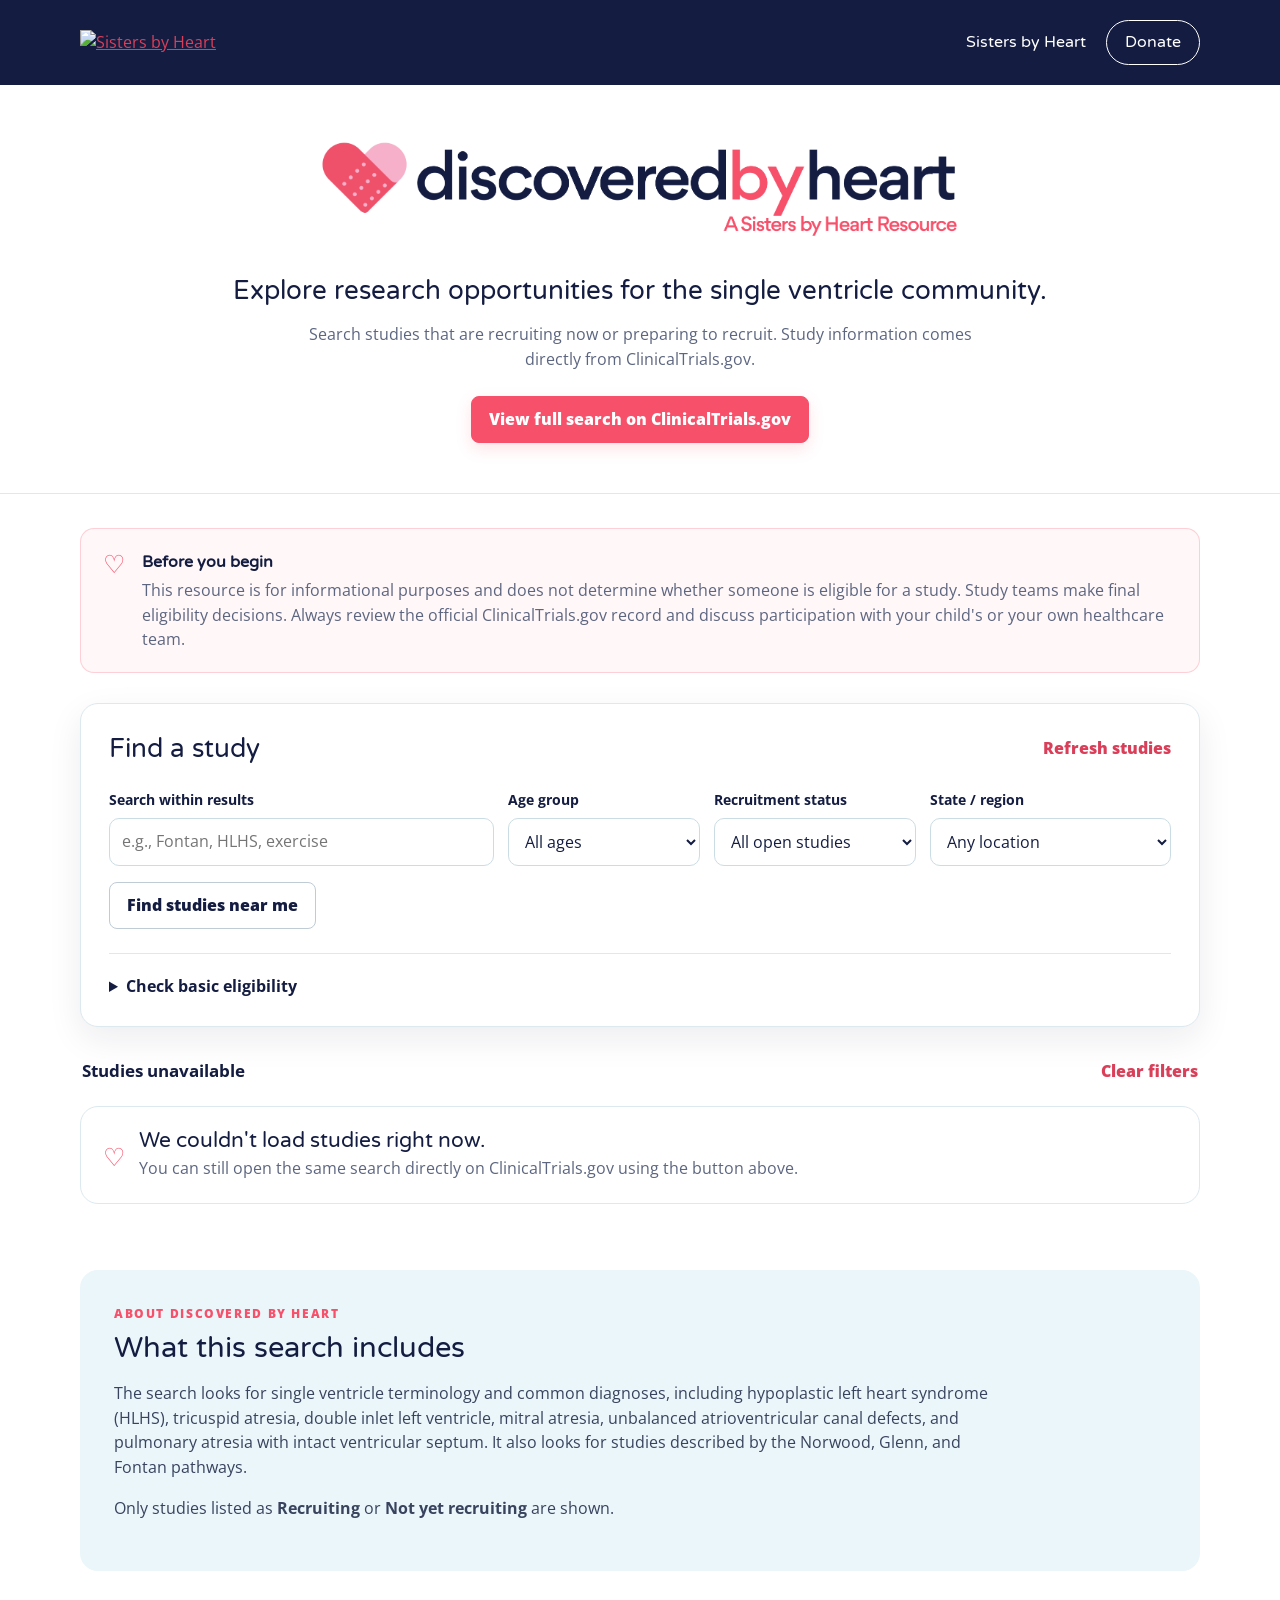
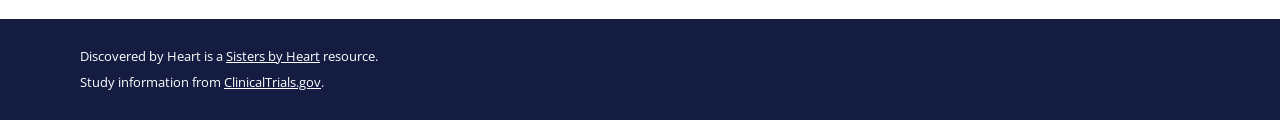
==== index.html @ a1486130 "Add responsive Squarespace embed mode and simplify standalone navigation" ====
<!doctype html>
<html lang="en">
<head>
  <meta charset="utf-8" />
  <meta name="viewport" content="width=device-width, initial-scale=1" />
  <title>Discovered by Heart | Sisters by Heart</title>
  <meta
    name="description"
    content="Explore open research opportunities for the single ventricle community, powered by ClinicalTrials.gov."
  />
  <link rel="preconnect" href="https://fonts.googleapis.com" />
  <link rel="preconnect" href="https://fonts.gstatic.com" crossorigin />
  <link href="https://fonts.googleapis.com/css2?family=Open+Sans:wght@400;500;600;700;800&family=Varela+Round&display=swap" rel="stylesheet" />
  <link rel="preconnect" href="https://clinicaltrials.gov" />
  <link rel="stylesheet" href="styles.css?v=13" />
  <script src="embed.js?v=1"></script>
</head>
<body>
  <header class="site-header">
    <div class="wrap site-header-inner">
      <a class="site-header-logo" href="https://www.sistersbyheart.org/" aria-label="Sisters by Heart home">
        <img src="https://images.squarespace-cdn.com/content/v1/5f1b4f611f2eee5a5d06154b/1607301182884-7MFI5CMZV92X2EIT7KNE/SBH_Logo_RGB_Rev.png?format=1500w" alt="Sisters by Heart" />
      </a>
      <nav class="standalone-nav" aria-label="Sisters by Heart">
        <a href="https://www.sistersbyheart.org/">Sisters by Heart</a>
        <a class="support-button" href="https://www.sistersbyheart.org/donate">Donate</a>
      </nav>
    </div>
  </header>

  <div id="embed-content">
  <section class="hero">
    <div class="wrap hero-inner">
      <img
        class="resource-logo"
        src="DiscoveredByHeart.png"
        alt="Discovered by Heart, A Sisters by Heart Resource"
      />
      <p class="lede">Explore research opportunities for the single ventricle community.</p>
      <p class="hero-detail">
        Search studies that are recruiting now or preparing to recruit. Study information comes directly from ClinicalTrials.gov.
      </p>
      <a
        id="expert-search-link"
        class="button button-primary hero-button"
        href="https://clinicaltrials.gov/expert-search"
        target="_blank"
        rel="noopener noreferrer"
      >
        View full search on ClinicalTrials.gov
      </a>
    </div>
  </section>

  <main class="wrap main-content">
    <section class="notice" aria-label="Important information">
      <div class="notice-icon" aria-hidden="true">♡</div>
      <div>
        <strong>Before you begin</strong>
        <p>
          This resource is for informational purposes and does not determine whether someone is eligible for a study. Study teams make final eligibility decisions. Always review the official ClinicalTrials.gov record and discuss participation with your child's or your own healthcare team.
        </p>
      </div>
    </section>

    <section class="controls" aria-labelledby="filter-heading">
      <div class="controls-heading">
        <div>
          <h2 id="filter-heading">Find a study</h2>
        </div>
        <button id="refresh-button" class="text-button" type="button">Refresh studies</button>
      </div>

      <div class="filter-grid">
        <label>
          <span>Search within results</span>
          <input id="text-filter" type="search" placeholder="e.g., Fontan, HLHS, exercise" autocomplete="off" />
        </label>

        <label>
          <span>Age group</span>
          <select id="age-filter">
            <option value="">All ages</option>
            <option value="CHILD">Children</option>
            <option value="ADULT">Adults</option>
            <option value="OLDER_ADULT">Older adults</option>
          </select>
        </label>

        <label>
          <span>Recruitment status</span>
          <select id="status-filter">
            <option value="">All open studies</option>
            <option value="RECRUITING">Recruiting now</option>
            <option value="NOT_YET_RECRUITING">Opening soon</option>
          </select>
        </label>

        <label>
          <span>State / region</span>
          <select id="state-filter">
            <option value="">Any location</option>
          </select>
        </label>
      </div>
      <div class="distance-tools">
        <button id="near-me-button" class="button button-ghost" type="button">Find studies near me</button>
        <p id="location-status" role="status" aria-live="polite"></p>
      </div>
      <details class="fit-checker">
        <summary>Check basic eligibility</summary>
        <p class="fit-checker-copy">Enter an exact age and sex to hide studies with a definite mismatch. Other eligibility requirements still apply. Your answers stay in this browser and are not saved or sent anywhere.</p>
      <form id="fit-checker-form" class="fit-checker-form">
        <label>
          <span>Patient's age</span>
          <div class="age-input-group">
            <input id="fit-age" type="number" min="0" step="0.01" inputmode="decimal" placeholder="Age" aria-label="Patient's age" />
            <select id="fit-age-unit" aria-label="Age unit">
              <option value="YEARS">Years</option>
              <option value="MONTHS">Months</option>
              <option value="WEEKS">Weeks</option>
              <option value="DAYS">Days</option>
            </select>
          </div>
        </label>
        <label>
          <span>Sex listed in the medical record</span>
          <select id="fit-sex">
            <option value="">Prefer not to say</option>
            <option value="FEMALE">Female</option>
            <option value="MALE">Male</option>
          </select>
        </label>
        <button class="button button-primary" type="submit">Show studies that may fit</button>
      </form>
      <div id="fit-checker-result" class="fit-checker-result" role="status" aria-live="polite" hidden></div>
      </details>
    </section>

    <section class="results-summary" aria-live="polite">
      <div>
        <strong id="result-count">Loading studies…</strong>
        <span id="data-date"></span>
      </div>
      <button id="clear-filters" class="text-button" type="button">Clear filters</button>
    </section>

    <div id="loading" class="loading-card">
      <div class="spinner" aria-hidden="true"></div>
      <div>
        <strong>Searching ClinicalTrials.gov</strong>
        <p>We're loading the latest matching studies.</p>
      </div>
    </div>

    <div id="error" class="error-card" hidden>
      <div class="error-heart" aria-hidden="true">♡</div>
      <div>
        <h2>We couldn't load studies right now.</h2>
        <p>You can still open the same search directly on ClinicalTrials.gov using the button above.</p>
      </div>
    </div>

    <section id="results" class="results" aria-label="Clinical trial results"></section>

    <section class="about-search">
      <p class="eyebrow">About Discovered by Heart</p>
      <h2>What this search includes</h2>
      <p>
        The search looks for single ventricle terminology and common diagnoses, including hypoplastic left heart syndrome (HLHS), tricuspid atresia, double inlet left ventricle, mitral atresia, unbalanced atrioventricular canal defects, and pulmonary atresia with intact ventricular septum. It also looks for studies described by the Norwood, Glenn, and Fontan pathways.
      </p>
      <p>Only studies listed as <strong>Recruiting</strong> or <strong>Not yet recruiting</strong> are shown.</p>
    </section>
  </main>

  </div>

  <footer class="site-footer">
    <div class="wrap">
      <p>Discovered by Heart is a <a href="https://www.sistersbyheart.org/">Sisters by Heart</a> resource.</p>
      <p>Study information from <a href="https://clinicaltrials.gov/" target="_blank" rel="noopener noreferrer">ClinicalTrials.gov</a>.</p>
    </div>
  </footer>

  <template id="study-template">
    <article class="study-card">
      <div class="card-topline">
        <span class="status-badge"></span>
        <span class="nct-id"></span>
        <span class="fit-badge" hidden></span>
      </div>
      <h2 class="study-title"></h2>
      <div class="meta-row">
        <span class="meta ages"></span>
        <span class="meta study-type"></span>
      </div>
      <p class="study-format"></p>
      <section class="plain-language-section" aria-label="Study overview">
        <div class="plain-language-heading">
          <span class="plain-language-icon" aria-hidden="true">♡</span>
          <div>
            <p class="plain-language-label">Study overview</p>
            <h3>What is this study about?</h3>
          </div>
        </div>
        <p class="plain-summary"></p>
        <div class="plain-facts">
          <div>
            <span class="plain-fact-label">Who might this be for?</span>
            <span class="plain-who"></span>
          </div>
          <div>
            <span class="plain-fact-label">What is being studied?</span>
            <span class="plain-what"></span>
          </div>
        </div>
        <p class="plain-language-note">Based on ClinicalTrials.gov information. See the official study record for complete details and eligibility criteria.</p>
      </section>
      <details class="official-summary">
        <summary>Read the ClinicalTrials.gov description</summary>
        <div class="official-description-content">
          <div>
            <h4>Brief summary</h4>
            <p class="summary official-brief-summary"></p>
          </div>
          <div class="official-detailed-block">
            <h4>Detailed description</h4>
            <p class="summary official-detailed-description"></p>
          </div>
        </div>
      </details>
      <div class="pathway-section" aria-label="Single ventricle pathways named in the study record">
        <h3>Single ventricle pathway terms in this record</h3>
        <div class="pathway-tags"></div>
      </div>
      <div class="condition-section">
        <h3>Conditions listed on ClinicalTrials.gov</h3>
        <div class="condition-tags"></div>
      </div>
      <div class="location-section">
        <h3>Where it is available</h3>
        <p class="nearest-location"></p>
        <p class="locations"></p>
      </div>
      <div class="card-actions">
        <a class="button button-primary study-link" target="_blank" rel="noopener noreferrer">View official study</a>
        <button class="button button-ghost details-toggle" type="button">More details</button>
        <button class="button button-ghost contact-toggle" type="button">Contact study team</button>
      </div>
      <div class="contact-panel" hidden>
        <h3>Study contact</h3>
        <p class="contact-context"></p>
        <div class="contact-list"></div>
        <p class="contact-note">Ask about current enrollment, eligibility, required visits, travel support, and whether any participation can happen remotely. Contact information is supplied by the study team and may change.</p>
      </div>
      <div class="details-panel" hidden>
        <dl>
          <div><dt>Enrollment</dt><dd class="enrollment"></dd></div>
          <div><dt>Sex</dt><dd class="sex"></dd></div>
          <div><dt>Study sponsor</dt><dd class="sponsor"></dd></div>
          <div><dt>Study phase</dt><dd class="phase"></dd></div>
          <div><dt>Recruiting / open locations</dt><dd class="open-locations"></dd></div>
          <div><dt>Record last updated</dt><dd class="last-updated"></dd></div>
        </dl>
        <section class="participation-section">
          <h3>Participation criteria from ClinicalTrials.gov</h3>
          <p class="eligibility-warning">These criteria are shown in the order provided by the study record. The study team determines eligibility.</p>
          <div class="full-eligibility"></div>
          <p class="healthy-volunteers"></p>
        </section>
      </div>
    </article>
  </template>

  
  <script src="app.js?v=9"></script>
</body>
</html>
---- styles.css ----
:root {
  --pink: #F7506A;
  --pink-dark: #d93f59;
  --light-blue: #EAF6FA;
  --dark-blue: #141D41;
  --muted: #5d6680;
  --surface: #ffffff;
  --soft: #f8fbfd;
  --border: #dce9ee;
  --success-bg: #eaf7f0;
  --success-ink: #24643e;
  --soon-bg: #fff2f5;
  --soon-ink: #a72f49;
  --shadow: 0 12px 34px rgba(20, 29, 65, 0.08);
  --radius: 18px;
}

* { box-sizing: border-box; }
html { scroll-behavior: smooth; }

body {
  margin: 0;
  font-family: "Open Sans", Arial, sans-serif;
  color: var(--dark-blue);
  background: #fff;
  line-height: 1.55;
}

a { color: var(--pink-dark); }
.wrap { width: min(1120px, calc(100% - 40px)); margin-inline: auto; }


/* Minimal standalone shell; Squarespace supplies its own shell in embed mode. */
.site-header { background: var(--dark-blue); color: #fff; }
.site-header-inner { display: flex; align-items: center; justify-content: space-between; gap: 20px; padding-block: 20px; }
.site-header-logo img { display: block; width: 175px; max-width: 100%; height: auto; }
.standalone-nav { display: flex; align-items: center; gap: 20px; font-family: "Varela Round", sans-serif; }
.standalone-nav a { color: #fff; text-decoration: none; }
.standalone-nav a:hover { text-decoration: underline; }
.support-button { padding: 9px 18px; border: 1px solid #fff; border-radius: 999px; }
.site-footer { background: var(--dark-blue); color: #fff; padding: 22px 0; font-size: .84rem; }
.site-footer p { margin: 5px 0; }
.site-footer a { color: #fff; }
#embed-content { display: flow-root; }
html.embedded .site-header, html.embedded .site-footer { display: none; }
/* Fixed popovers otherwise land at the bottom of a very tall iframe. */
html.embedded .summary-about-popover { position: absolute; left: 0; right: auto; bottom: calc(100% + .6rem); width: min(420px, calc(100vw - 5rem)); max-height: none; }
@media (max-width: 560px) {
  .site-header-inner { gap: 12px; }
  .site-header-logo img { width: 120px; }
  .standalone-nav { gap: 12px; font-size: .8rem; }
  .support-button { padding: 8px 12px; }
}

.hero {
  background: #fff;
  position: relative;
  overflow: hidden;
  border-bottom: 1px solid var(--border);
}

.hero-inner {
  display: flex;
  flex-direction: column;
  align-items: center;
  padding: 48px 0 50px;
  text-align: center;
}

.resource-logo {
  display: block;
  width: min(650px, 90%);
  max-height: 150px;
  object-fit: contain;
}

.eyebrow {
  margin: 0 0 9px;
  color: var(--pink);
  text-transform: uppercase;
  letter-spacing: 0.13em;
  font-weight: 800;
  font-size: 0.78rem;
}

h1, h2, h3 {
  font-family: "Varela Round", "Open Sans", sans-serif;
  color: var(--dark-blue);
  line-height: 1.14;
  font-weight: 400;
}

.lede {
  margin: 24px 0 0;
  font-family: "Varela Round", "Open Sans", sans-serif;
  font-size: clamp(1.28rem, 2vw, 1.65rem);
  color: var(--dark-blue);
}

.hero-detail {
  margin: 11px 0 0;
  max-width: 680px;
  color: var(--muted);
  font-size: 1rem;
}

.hero-button {
  margin-top: 24px;
  text-align: center;
}

.main-content { padding-top: 34px; }

.notice {
  display: flex;
  gap: 17px;
  align-items: flex-start;
  margin: 0 0 30px;
  padding: 20px 22px;
  background: #fff7f8;
  border: 1px solid rgba(247, 80, 106, 0.24);
  border-radius: 14px;
}
.notice-icon, .error-heart {
  color: var(--pink);
  font-size: 1.55rem;
  line-height: 1;
  margin-top: 2px;
}
.notice strong { font-family: "Varela Round", sans-serif; font-size: 1.02rem; }
.notice p { margin: 3px 0 0; color: var(--muted); }

.fit-checker {
  margin-top: 24px; padding-top: 20px; border-top: 1px solid var(--border);
}
.fit-checker > summary { cursor: pointer; color: var(--dark-blue); font-weight: 700; }
.fit-checker > summary:focus-visible { outline: 3px solid rgba(247, 80, 106, 0.22); outline-offset: 4px; }
.fit-checker-copy { margin: 12px 0 18px; color: var(--muted); font-size: .9rem; }
.fit-checker-form { display: grid; grid-template-columns: 1fr 1fr auto; gap: 12px; align-items: end; }
.fit-checker-form > label { min-width: 0; }
.age-input-group { display: grid; grid-template-columns: 1fr 1.15fr; gap: 7px; }
.fit-checker-result { margin-top: 16px; padding: 14px 16px; border-radius: 10px; background: var(--light-blue); color: var(--dark-blue); }
.fit-checker-result.error { background: #fff1f3; color: #8c2940; }
.fit-checker-result .text-button { margin-left: 7px; }

.controls {
  background: var(--surface);
  border: 1px solid var(--border);
  border-radius: var(--radius);
  box-shadow: var(--shadow);
  padding: 28px;
}
.controls-heading, .results-summary, .card-topline, .card-actions {
  display: flex;
  align-items: center;
  justify-content: space-between;
  gap: 16px;
}
.controls h2 { margin: 0; font-size: 1.65rem; }

.filter-grid {
  display: grid;
  grid-template-columns: 2fr 1fr 1.05fr 1.25fr;
  gap: 14px;
  margin-top: 24px;
}
.distance-tools { display: flex; align-items: center; gap: 14px; margin-top: 16px; }
.distance-tools .button { min-height: 42px; }
#location-status { margin: 0; color: var(--muted); font-size: .84rem; }
label span { display: block; margin-bottom: 7px; font-weight: 700; font-size: 0.88rem; }
input, select {
  width: 100%; min-height: 48px; border: 1px solid #cbdde4; border-radius: 10px;
  background: #fff; color: var(--dark-blue); font: inherit; padding: 10px 12px;
}
input:focus, select:focus, button:focus, a:focus {
  outline: 3px solid rgba(247, 80, 106, 0.22); outline-offset: 2px;
}

.results-summary { margin: 28px 2px 17px; color: var(--muted); }
.results-summary strong { color: var(--dark-blue); font-size: 1.08rem; }
#data-date { margin-left: 8px; font-size: 0.88rem; }
.results { display: grid; gap: 19px; }

.study-card {
  background: var(--surface);
  border: 1px solid var(--border);
  border-radius: var(--radius);
  box-shadow: var(--shadow);
  padding: 27px;
  border-top: 4px solid var(--pink);
}
.card-topline { justify-content: flex-start; margin-bottom: 11px; }
.status-badge {
  display: inline-flex; align-items: center; min-height: 28px; padding: 4px 11px; border-radius: 999px;
  font-weight: 800; font-size: 0.77rem;
}
.status-badge.recruiting { background: var(--success-bg); color: var(--success-ink); }
.status-badge.soon { background: var(--soon-bg); color: var(--soon-ink); }
.nct-id { font-size: 0.82rem; color: var(--muted); font-weight: 700; }
.fit-badge { margin-left: auto; padding: 4px 9px; border-radius: 999px; font-size: .72rem; font-weight: 800; }
.fit-badge.match { background: var(--success-bg); color: var(--success-ink); }
.fit-badge.review { background: #fff7df; color: #75570a; }
.study-title { margin: 0; font-size: 1.55rem; }
.meta-row { display: flex; flex-wrap: wrap; gap: 8px; margin: 13px 0 16px; }
.meta {
  display: inline-flex; padding: 5px 9px; border-radius: 7px; background: var(--light-blue);
  font-size: 0.8rem; font-weight: 700; color: var(--dark-blue);
}
.study-format { margin: -4px 0 16px; color: #3f4b68; font-size: .9rem; }
.summary { margin: 0; color: #38425f; }
.condition-section, .location-section, .pathway-section { margin-top: 20px; }
.condition-section h3, .location-section h3, .pathway-section h3 {
  margin: 0 0 8px; font-family: "Open Sans", sans-serif; font-size: 0.8rem; font-weight: 800;
  text-transform: uppercase; letter-spacing: 0.06em; color: var(--muted);
}
.condition-tags { display: flex; flex-wrap: wrap; gap: 7px; }
.condition-tags span, .pathway-tags span {
  display: inline-flex; padding: 5px 9px; border-radius: 999px; background: #fff0f3;
  border: 1px solid rgba(247, 80, 106, 0.16); color: var(--dark-blue); font-size: 0.78rem; font-weight: 600;
}
.pathway-tags { display: flex; flex-wrap: wrap; gap: 7px; }
.pathway-tags span { background: var(--light-blue); border-color: #c8e5ee; }
.locations { margin: 0; color: #38425f; }
.nearest-location { margin: 0 0 6px; color: #087b92; font-weight: 700; }
.card-actions { justify-content: flex-start; margin-top: 23px; }

.button {
  display: inline-flex; align-items: center; justify-content: center; min-height: 45px; border-radius: 8px;
  padding: 10px 17px; font: inherit; font-weight: 800; text-decoration: none; cursor: pointer;
}
.button-primary { background: var(--pink); color: #fff; border: 1px solid var(--pink); box-shadow: 0 6px 16px rgba(247, 80, 106, 0.16); }
.button-primary:hover { background: var(--pink-dark); border-color: var(--pink-dark); }
.button-ghost { color: var(--dark-blue); background: #fff; border: 1px solid #bfcbd5; }
.button-ghost:hover { background: var(--light-blue); }
.text-button {
  border: 0; background: transparent; color: var(--pink-dark); font: inherit; font-weight: 800; cursor: pointer; padding: 4px 0;
}

.details-panel { border-top: 1px solid var(--border); margin-top: 20px; padding-top: 16px; }
.details-panel dl { display: grid; grid-template-columns: repeat(3, 1fr); gap: 16px; margin: 0; }
.details-panel dt { font-size: 0.78rem; font-weight: 800; color: var(--muted); text-transform: uppercase; letter-spacing: 0.04em; }
.details-panel dd { margin: 4px 0 0; font-weight: 700; }
.contact-panel { margin-top: 18px; padding: 18px; border-radius: 12px; background: #fff7f8; border: 1px solid rgba(247, 80, 106, .2); }
.contact-panel h3, .participation-section h3 { margin: 0; font-size: 1rem; }
.contact-context { margin: 4px 0 12px; color: var(--muted); font-size: .86rem; }
.contact-list { display: grid; gap: 12px; }
.contact-item { padding: 12px; border-radius: 9px; background: #fff; }
.contact-item p { margin: 4px 0 0; }
.contact-note, .eligibility-warning { margin: 12px 0 0; color: var(--muted); font-size: .8rem; }
.participation-section { margin-top: 22px; padding-top: 18px; border-top: 1px solid var(--border); }
.healthy-volunteers { font-weight: 700; }
.full-eligibility { margin-top: 16px; color: #38425f; line-height: 1.65; white-space: pre-wrap; overflow-wrap: anywhere; }

.loading-card, .error-card, .empty-card {
  display: flex; gap: 14px; align-items: center; margin: 18px 0; padding: 22px;
  border: 1px solid var(--border); border-radius: var(--radius); background: #fff;
}
.loading-card p, .error-card p, .empty-card p { margin: 3px 0 0; color: var(--muted); }
.error-card h2 { margin: 0; font-size: 1.3rem; }
.spinner {
  width: 28px; height: 28px; border: 3px solid #d9eaf0; border-top-color: var(--pink); border-radius: 50%;
  animation: spin 0.8s linear infinite;
}
@keyframes spin { to { transform: rotate(360deg); } }

.about-search {
  margin: 48px 0; padding: 34px; border-radius: var(--radius); background: var(--light-blue);
}
.about-search h2 { margin: 0 0 14px; font-size: 1.8rem; }
.about-search p:not(.eyebrow) { max-width: 900px; color: #39435e; }

[hidden] { display: none !important; }

@media (max-width: 850px) {
  .filter-grid { grid-template-columns: 1fr 1fr; }
  .details-panel dl { grid-template-columns: 1fr; }
  .fit-checker-form { grid-template-columns: 1fr 1fr; }
  .fit-checker-form .button { grid-column: 1 / -1; }
}

@media (max-width: 560px) {
  .wrap { width: min(100% - 24px, 1120px); }
  .hero-inner { padding: 38px 0 42px; }
  .filter-grid { grid-template-columns: 1fr; }
  .fit-checker-form { grid-template-columns: 1fr; }
  .fit-checker-form .button { grid-column: auto; }
  .distance-tools { align-items: flex-start; flex-direction: column; }
  .controls, .study-card { padding: 20px; }
  .controls-heading, .results-summary { align-items: flex-start; flex-direction: column; }
  .card-actions { align-items: stretch; flex-direction: column; }
  .button { width: 100%; }
}

/* v4: family-friendly study overview */
.plain-language-section {
  margin: 20px 0;
  padding: 20px;
  background: var(--light-blue);
  border: 1px solid #d7ebf2;
  border-radius: 14px;
}
.plain-language-heading { display: flex; gap: 10px; align-items: flex-start; margin-bottom: 10px; }
.plain-language-icon { color: var(--pink); font-size: 1.25rem; line-height: 1.2; }
.plain-language-label { margin: 0 0 2px; color: #087b92; font-size: .72rem; font-weight: 800; letter-spacing: .08em; text-transform: uppercase; }
.plain-language-heading h3 { margin: 0; color: var(--dark-blue); font-family: "Varela Round", sans-serif; font-size: 1.08rem; }
.plain-summary { margin: 0; color: #273451; line-height: 1.65; }
.plain-facts { display: grid; grid-template-columns: 1fr 1fr; gap: 12px; margin-top: 16px; }
.plain-facts > div { background: rgba(255,255,255,.72); border-radius: 10px; padding: 12px 14px; }
.plain-fact-label { display: block; margin-bottom: 4px; color: var(--dark-blue); font-size: .78rem; font-weight: 800; }
.plain-who, .plain-what { color: #44506b; font-size: .9rem; line-height: 1.5; }
.plain-language-note { margin: 14px 0 0; color: #66718a; font-size: .76rem; line-height: 1.45; }
.official-summary { margin: 0 0 20px; border-bottom: 1px solid var(--border); padding-bottom: 18px; }
.official-summary summary { cursor: pointer; color: #087b92; font-weight: 700; font-size: .88rem; }
.official-summary .summary { margin-top: 12px; line-height: 1.65; }
.official-description-content { display: grid; gap: 16px; margin-top: 12px; }
.official-description-content h4 { margin: 0; color: var(--muted); font-size: .76rem; letter-spacing: .04em; text-transform: uppercase; }
@media (max-width: 700px) { .plain-facts { grid-template-columns: 1fr; } }

.curated-summary {
  margin: 20px 0;
  padding: 20px;
  background: var(--light-blue);
  border: 1px solid #d7ebf2;
  border-radius: 14px;
  overflow-wrap: anywhere;
}

.curated-summary-heading {
  display: flex;
  align-items: center;
  gap: 8px;
  margin-bottom: 16px;
}

.curated-summary-icon {
  display: inline-flex;
  align-items: center;
  justify-content: center;
  color: var(--pink);
  font-size: 1.15rem;
  line-height: 1;
}

.curated-summary-label {
  margin: 0;
  color: #087b92;
  font-size: 0.72rem;
  font-weight: 800;
  line-height: 1;
  letter-spacing: 0.08em;
  text-transform: uppercase;
}

.curated-summary dl {
  margin: 0;
}

.curated-summary dt {
  margin: 18px 0 0;
  color: var(--dark-blue);
  font-family: "Open Sans", Arial, sans-serif;
  font-size: 0.95rem;
  font-weight: 700;
  line-height: 1.4;
}

.curated-summary dt:first-child {
  margin-top: 0;
}

.curated-summary dd {
  margin: 4px 0 0;
  color: #273451;
  line-height: 1.65;
  white-space: pre-line;
}

.summary-about {
  position: relative;
  display: inline-block;
  margin-top: 18px;
}

.summary-about-button {
  display: inline-flex;
  align-items: center;
  gap: 0.4rem;
  padding: 0;
  border: 0;
  background: transparent;
  color: var(--dark-blue);
  font: inherit;
  font-size: 0.85rem;
  font-weight: 600;
  cursor: pointer;
}

.summary-about-button:hover,
.summary-about-button:focus-visible {
  color: var(--pink);
}

.summary-about-icon {
  display: inline-flex;
  align-items: center;
  justify-content: center;
  width: 1.1rem;
  height: 1.1rem;
  border: 1.5px solid currentColor;
  border-radius: 50%;
  font-size: 0.72rem;
  font-weight: 700;
  line-height: 1;
}

.summary-about-popover {
  position: absolute;
  z-index: 20;
  left: 0;
  bottom: calc(100% + 0.6rem);
  width: min(420px, calc(100vw - 3rem));
  padding: 1rem 1.1rem;
  border: 1px solid rgba(20, 29, 65, 0.12);
  border-radius: 12px;
  background: #ffffff;
  box-shadow: 0 8px 28px rgba(20, 29, 65, 0.16);
  color: var(--dark-blue);
  font-size: 0.85rem;
  line-height: 1.5;

  opacity: 0;
  visibility: hidden;
  transform: translateY(4px);
  transition:
    opacity 0.15s ease,
    transform 0.15s ease,
    visibility 0.15s ease;
}

.summary-about-popover p {
  margin: 0 0 0.8rem;
}

.summary-about-popover p:last-child {
  margin-bottom: 0;
}

.summary-about-reviewed {
  padding-top: 0.15rem;
}

.summary-about:hover .summary-about-popover,
.summary-about:focus-within .summary-about-popover,
.summary-about.is-open .summary-about-popover {
  opacity: 1;
  visibility: visible;
  transform: translateY(0);
}

@media (max-width: 600px) {
  .summary-about {
    display: block;
  }

  .summary-about-popover {
    position: fixed;
    left: 1rem;
    right: 1rem;
    bottom: 1rem;
    width: auto;
    max-height: calc(100vh - 2rem);
    overflow-y: auto;
  }
}
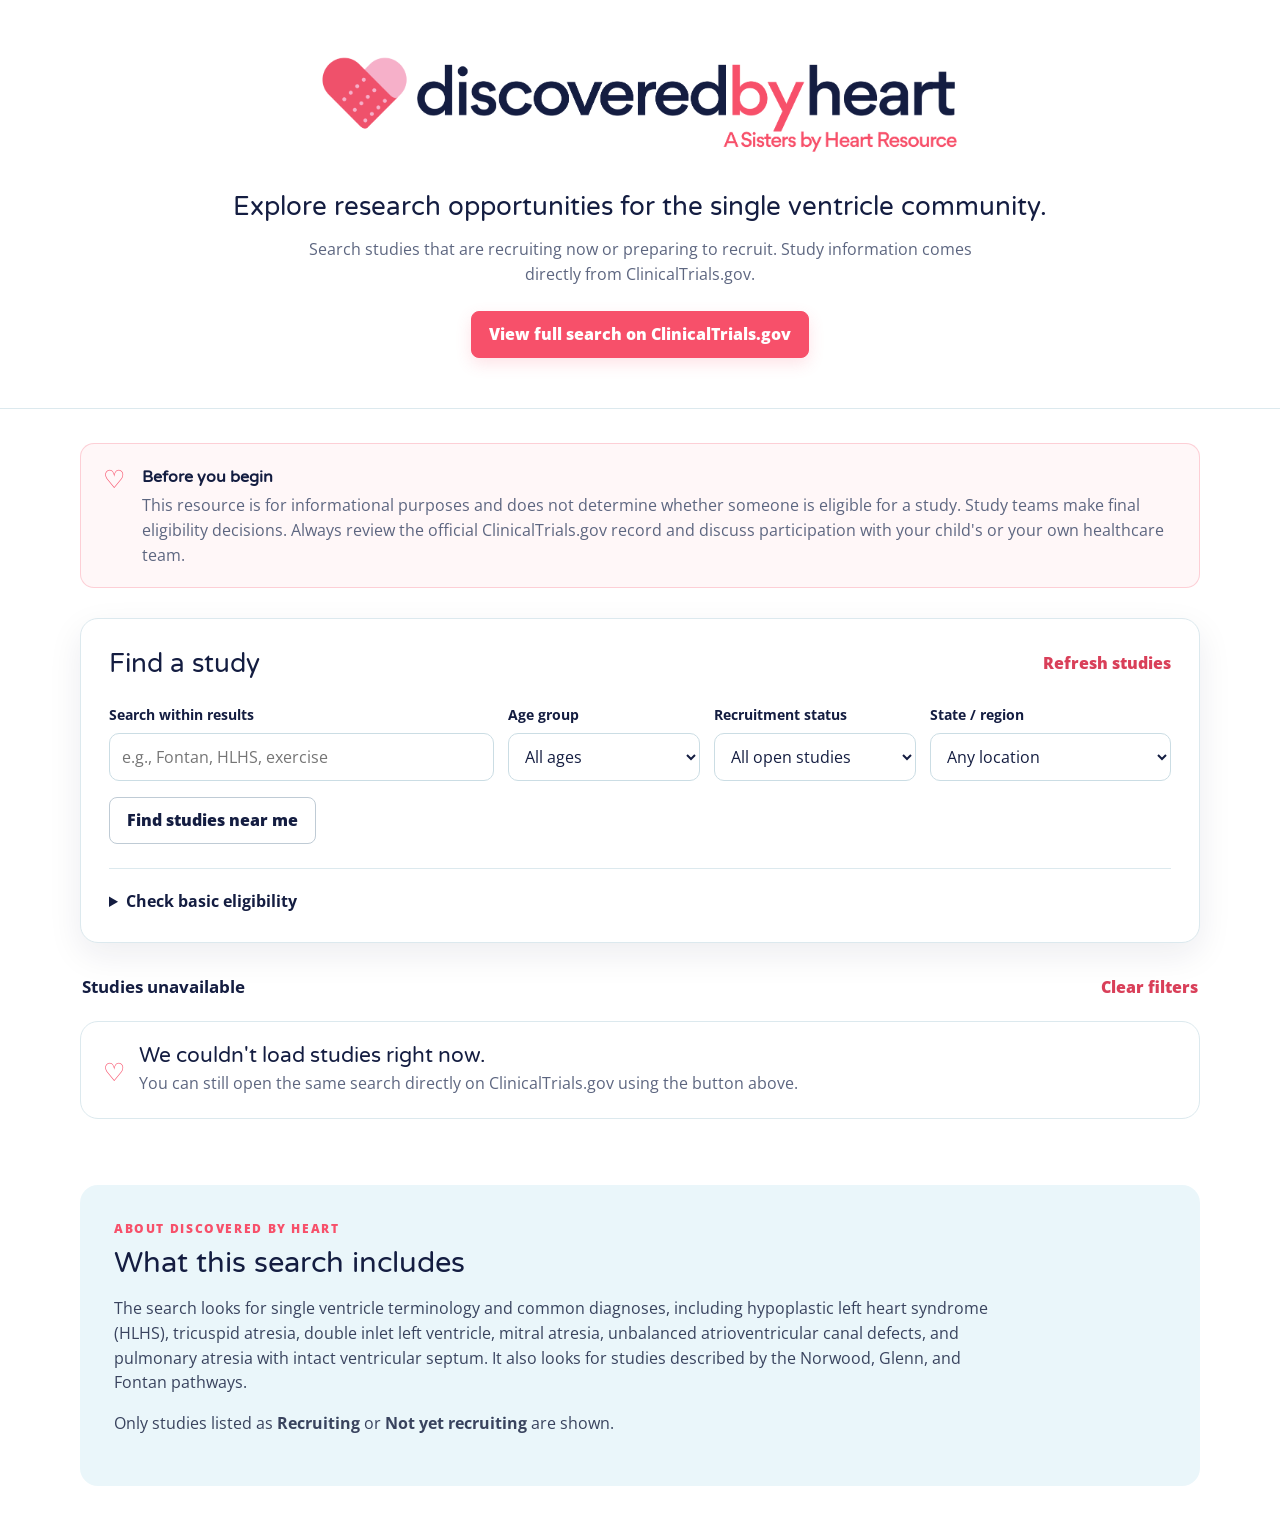
==== commit 904191c2: "Remove site header and footer for Squarespace embed" ====
--- a/index.html
+++ b/index.html
@@ -12,23 +12,9 @@
   <link rel="preconnect" href="https://fonts.gstatic.com" crossorigin />
   <link href="https://fonts.googleapis.com/css2?family=Open+Sans:wght@400;500;600;700;800&family=Varela+Round&display=swap" rel="stylesheet" />
   <link rel="preconnect" href="https://clinicaltrials.gov" />
-  <link rel="stylesheet" href="styles.css?v=13" />
-  <script src="embed.js?v=1"></script>
+  <link rel="stylesheet" href="styles.css?v=12" />
 </head>
 <body>
-  <header class="site-header">
-    <div class="wrap site-header-inner">
-      <a class="site-header-logo" href="https://www.sistersbyheart.org/" aria-label="Sisters by Heart home">
-        <img src="https://images.squarespace-cdn.com/content/v1/5f1b4f611f2eee5a5d06154b/1607301182884-7MFI5CMZV92X2EIT7KNE/SBH_Logo_RGB_Rev.png?format=1500w" alt="Sisters by Heart" />
-      </a>
-      <nav class="standalone-nav" aria-label="Sisters by Heart">
-        <a href="https://www.sistersbyheart.org/">Sisters by Heart</a>
-        <a class="support-button" href="https://www.sistersbyheart.org/donate">Donate</a>
-      </nav>
-    </div>
-  </header>
-
-  <div id="embed-content">
   <section class="hero">
     <div class="wrap hero-inner">
       <img
@@ -173,15 +159,6 @@
     </section>
   </main>
 
-  </div>
-
-  <footer class="site-footer">
-    <div class="wrap">
-      <p>Discovered by Heart is a <a href="https://www.sistersbyheart.org/">Sisters by Heart</a> resource.</p>
-      <p>Study information from <a href="https://clinicaltrials.gov/" target="_blank" rel="noopener noreferrer">ClinicalTrials.gov</a>.</p>
-    </div>
-  </footer>
-
   <template id="study-template">
     <article class="study-card">
       <div class="card-topline">
@@ -272,7 +249,6 @@
     </article>
   </template>
 
-  
   <script src="app.js?v=9"></script>
 </body>
 </html>
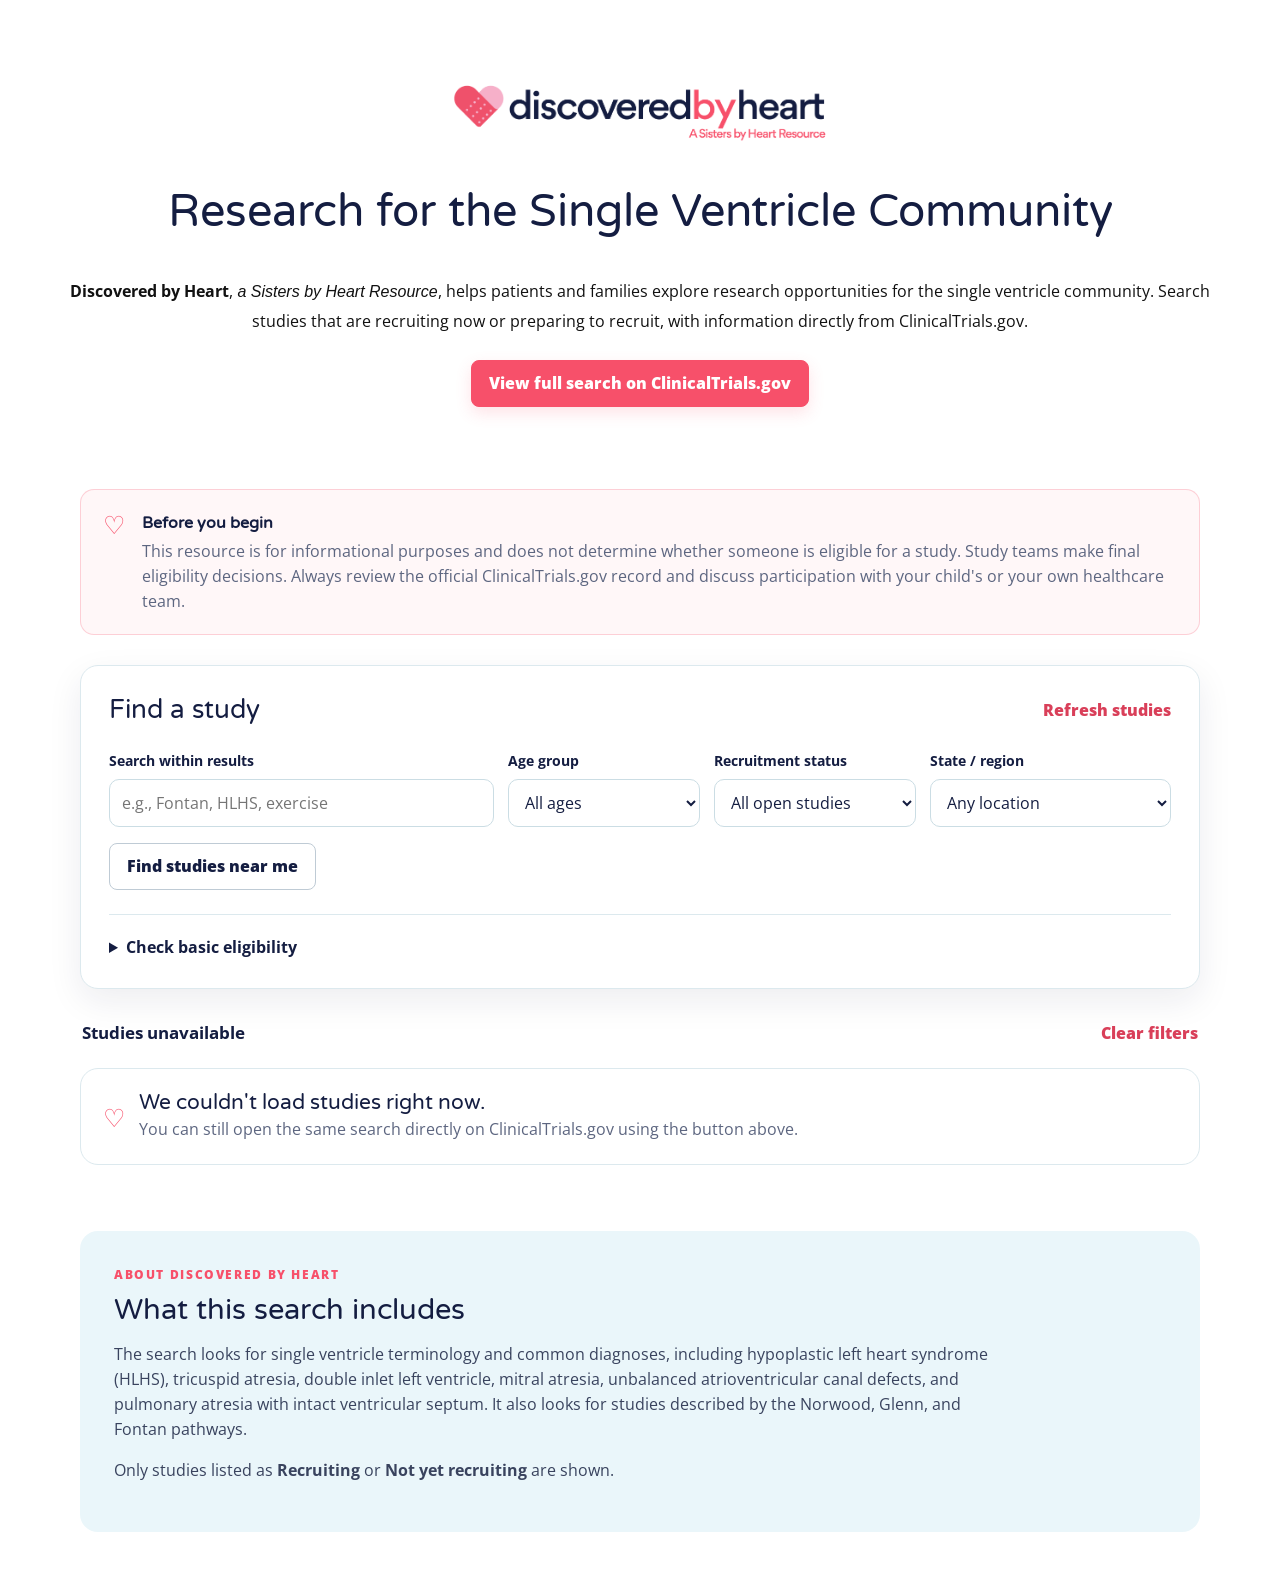
==== commit dafef4c6: "Match resource introduction to Linked by Heart styling" ====
--- a/index.html
+++ b/index.html
@@ -12,7 +12,7 @@
   <link rel="preconnect" href="https://fonts.gstatic.com" crossorigin />
   <link href="https://fonts.googleapis.com/css2?family=Open+Sans:wght@400;500;600;700;800&family=Varela+Round&display=swap" rel="stylesheet" />
   <link rel="preconnect" href="https://clinicaltrials.gov" />
-  <link rel="stylesheet" href="styles.css?v=12" />
+  <link rel="stylesheet" href="styles.css?v=13" />
 </head>
 <body>
   <section class="hero">
@@ -22,9 +22,9 @@
         src="DiscoveredByHeart.png"
         alt="Discovered by Heart, A Sisters by Heart Resource"
       />
-      <p class="lede">Explore research opportunities for the single ventricle community.</p>
+      <h1 class="lede">Research for the Single Ventricle Community</h1>
       <p class="hero-detail">
-        Search studies that are recruiting now or preparing to recruit. Study information comes directly from ClinicalTrials.gov.
+        <strong>Discovered by Heart</strong>, <em>a Sisters by Heart Resource</em>, helps patients and families explore research opportunities for the single ventricle community. Search studies that are recruiting now or preparing to recruit, with information directly from ClinicalTrials.gov.
       </p>
       <a
         id="expert-search-link"
@@ -250,5 +250,6 @@
   </template>
 
   <script src="app.js?v=9"></script>
+  <script src="embed-resize.js?v=1"></script>
 </body>
 </html>
--- a/styles.css
+++ b/styles.css
@@ -30,48 +30,336 @@
 .wrap { width: min(1120px, calc(100% - 40px)); margin-inline: auto; }
 
 
-/* Minimal standalone shell; Squarespace supplies its own shell in embed mode. */
-.site-header { background: var(--dark-blue); color: #fff; }
-.site-header-inner { display: flex; align-items: center; justify-content: space-between; gap: 20px; padding-block: 20px; }
-.site-header-logo img { display: block; width: 175px; max-width: 100%; height: auto; }
-.standalone-nav { display: flex; align-items: center; gap: 20px; font-family: "Varela Round", sans-serif; }
-.standalone-nav a { color: #fff; text-decoration: none; }
-.standalone-nav a:hover { text-decoration: underline; }
-.support-button { padding: 9px 18px; border: 1px solid #fff; border-radius: 999px; }
-.site-footer { background: var(--dark-blue); color: #fff; padding: 22px 0; font-size: .84rem; }
-.site-footer p { margin: 5px 0; }
-.site-footer a { color: #fff; }
-#embed-content { display: flow-root; }
-html.embedded .site-header, html.embedded .site-footer { display: none; }
-/* Fixed popovers otherwise land at the bottom of a very tall iframe. */
-html.embedded .summary-about-popover { position: absolute; left: 0; right: auto; bottom: calc(100% + .6rem); width: min(420px, calc(100vw - 5rem)); max-height: none; }
+/* ============================================================
+   Sisters by Heart-style site shell
+   ============================================================ */
+
+.site-header {
+  position: relative;
+  z-index: 50;
+  background: var(--dark-blue);
+  color: #fff;
+}
+
+.site-header-inner {
+  min-height: 0;
+  width: calc(100% - 6vw);
+  padding-block: 2vw;
+  display: flex;
+  align-items: center;
+  gap: 2.5vw;
+}
+
+.site-header-logo {
+  display: inline-flex;
+  align-items: center;
+  flex: 0 0 auto;
+  width: auto;
+}
+
+.site-header-logo img {
+  display: block;
+  width: auto;
+  height: 31px;
+  max-width: 100%;
+}
+
+.desktop-nav {
+  margin-left: auto;
+  display: flex;
+  align-items: center;
+  gap: 1.6vw;
+  flex-wrap: wrap;
+  justify-content: flex-end;
+  font-family: "Varela Round", sans-serif;
+  line-height: 1.8;
+}
+
+.nav-folder { position: relative; }
+.nav-folder > summary {
+  color: inherit;
+  cursor: pointer;
+  list-style: none;
+  white-space: nowrap;
+  font-size: 1rem;
+  font-weight: 400;
+  line-height: 1.8;
+  padding-block: .1em;
+}
+.nav-folder > summary::-webkit-details-marker { display: none; }
+.nav-folder > summary:focus-visible,
+.floating-donate:focus-visible { outline: 3px solid var(--pink); outline-offset: 4px; }
+.desktop-nav .nav-folder-links {
+  position: absolute;
+  top: 100%;
+  right: -1em;
+  min-width: 200px;
+  width: max-content;
+  padding: .5em 1em;
+  text-align: right;
+  background: var(--dark-blue);
+
+}
+.desktop-nav .nav-folder-links a {
+  display: block;
+  padding: .1em 0;
+  color: #fff;
+  font-size: 1rem;
+  font-weight: 400;
+  line-height: 1.3;
+  text-decoration: none;
+}
+.desktop-nav .nav-folder-links a:hover,
+.desktop-nav .nav-folder-links a:focus-visible { background: rgba(255,255,255,.12); }
+.mobile-nav-panel { max-height: calc(100dvh - 120px); overflow-y: auto; }
+.mobile-nav-panel .nav-folder > summary { font-family: "Varela Round", sans-serif; color: var(--dark-blue); padding: 11px 12px; }
+.mobile-nav-panel .nav-folder-links { padding-left: 12px; border-left: 2px solid var(--pink); margin-left: 12px; }
+.floating-donate {
+  position: fixed;
+  right: 0;
+  top: 50%;
+  transform: translateY(-50%);
+  z-index: 40;
+  writing-mode: vertical-rl;
+  display: flex;
+  align-items: center;
+  justify-content: center;
+  width: 39px;
+  height: 142px;
+  padding: 0;
+  border-radius: 10px 0 0 10px;
+  background: var(--pink);
+  color: #fff;
+  font-family: "Varela Round", sans-serif;
+  font-size: 14px;
+  font-weight: 400;
+  letter-spacing: .2em;
+  text-transform: uppercase;
+  text-decoration: none;
+}
+.floating-donate:hover { background: var(--dark-blue); color: #fff; }
+@media (max-width: 600px) {
+  .floating-donate { width: 36px; height: 120px; }
+}
+
+.footer-socials { display: flex; align-items: center; gap: 8px; margin-top: 20px; }
+.footer-socials a { display: inline-flex; align-items: center; justify-content: center; width: 24px; height: 32px; }
+.footer-socials svg { display: block; width: 20px; height: 20px; fill: currentColor; }
+.footer-socials a:hover { color: var(--pink); }
+.footer-socials a:focus-visible { outline: 2px solid #fff; outline-offset: 3px; }
+
+.desktop-nav > a:not(.support-button) {
+  color: #fff;
+  text-decoration: none;
+  white-space: nowrap;
+  font-size: 1rem;
+  font-weight: 400;
+  padding-block: .1em;
+}
+
+.desktop-nav > a:not(.support-button):hover,
+.desktop-nav > a:not(.support-button):focus-visible {
+  text-decoration: underline;
+  text-decoration-thickness: 1px;
+  text-underline-offset: 7px;
+}
+
+.support-button {
+  display: inline-flex;
+  align-items: center;
+  justify-content: center;
+  min-height: 0;
+  padding: 1rem 1.67rem;
+  border: 2px solid #fff;
+  border-radius: 999px;
+  color: #fff;
+  text-decoration: none;
+  white-space: nowrap;
+  font-family: "Varela Round", sans-serif;
+  font-size: min(calc(1rem - .12vw), .9rem);
+  font-weight: 400;
+  line-height: 1.2;
+  letter-spacing: .02em;
+}
+
+.support-button:hover,
+.support-button:focus-visible {
+  border-color: var(--pink);
+  color: var(--pink);
+}
+
+.mobile-nav {
+  display: none;
+  margin-left: auto;
+  position: relative;
+}
+
+.mobile-nav > summary {
+  width: 44px;
+  height: 44px;
+  display: flex;
+  flex-direction: column;
+  align-items: center;
+  justify-content: center;
+  gap: 5px;
+  border: 1px solid rgba(255,255,255,.55);
+  border-radius: 50%;
+  cursor: pointer;
+  list-style: none;
+}
+
+.mobile-nav > summary::-webkit-details-marker {
+  display: none;
+}
+
+.menu-line {
+  width: 18px;
+  height: 1.5px;
+  background: #fff;
+  border-radius: 999px;
+}
+
+.mobile-nav-panel {
+  position: absolute;
+  top: calc(100% + 12px);
+  right: 0;
+  width: min(300px, calc(100vw - 32px));
+  padding: 10px;
+  border-radius: 12px;
+  background: #fff;
+  box-shadow: 0 16px 42px rgba(0,0,0,.2);
+}
+
+.mobile-nav-panel a {
+  display: block;
+  padding: 11px 12px;
+  border-radius: 8px;
+  color: var(--dark-blue);
+  text-decoration: none;
+  font-family: "Varela Round", sans-serif;
+  font-size: 1rem;
+  font-weight: 400;
+  line-height: 1.8;
+}
+
+.mobile-nav-panel a:hover,
+.mobile-nav-panel a:focus-visible {
+  background: var(--light-blue);
+}
+
+.mobile-nav-panel .mobile-support-link {
+  margin-top: 5px;
+  background: var(--pink);
+  color: #fff;
+  text-align: center;
+}
+
+.site-footer {
+  margin-top: 0;
+  padding: 46px 0 30px;
+  background: var(--dark-blue);
+  color: #fff;
+}
+
+.footer-grid {
+  display: grid;
+  grid-template-columns: 1.4fr 1fr 1fr .7fr;
+  gap: 42px;
+  align-items: start;
+}
+
+.footer-brand {
+  max-width: 330px;
+}
+
+.footer-logo {
+  display: block;
+  width: 225px;
+  max-width: 100%;
+  height: auto;
+  margin-bottom: 18px;
+}
+
+.footer-brand p {
+  margin: 0;
+  color: rgba(255,255,255,.84);
+  font-size: .86rem;
+  line-height: 1.6;
+}
+
+.footer-column {
+  display: flex;
+  flex-direction: column;
+  gap: 8px;
+}
+
+.footer-column h2 {
+  margin: 0 0 7px;
+  color: #fff;
+  font-family: "Open Sans", sans-serif;
+  font-size: 1rem;
+  font-weight: 700;
+}
+
+.footer-column p {
+  margin: 0;
+  color: rgba(255,255,255,.86);
+  font-size: 1rem;
+  line-height: 1.8;
+}
+
+.site-footer a {
+  color: #fff;
+  font-size: .84rem;
+}
+
+.footer-source {
+  margin-top: 35px;
+  padding-top: 20px;
+  border-top: 1px solid rgba(255,255,255,.15);
+  color: rgba(255,255,255,.72);
+  font-size: .78rem;
+}
+
+
+@media (pointer: coarse) and (max-width: 1024px), (max-width: 799px) {
+  .desktop-nav { display: none; }
+  .mobile-nav { display: block; }
+  .site-header-inner { width: 88%; padding-block: 6vw; }
+  .site-header-logo img { height: 30px; }
+}
+
+@media (max-width: 700px) {
+  .footer-grid { grid-template-columns: 1fr 1fr; }
+  .footer-brand { grid-column: 1 / -1; }
+}
+
 @media (max-width: 560px) {
-  .site-header-inner { gap: 12px; }
-  .site-header-logo img { width: 120px; }
-  .standalone-nav { gap: 12px; font-size: .8rem; }
-  .support-button { padding: 8px 12px; }
-}
+  .footer-grid { grid-template-columns: 1fr; gap: 28px; }
+  .footer-brand { grid-column: auto; }
+  .footer-logo { width: 210px; }
+}
+
 
 .hero {
   background: #fff;
   position: relative;
   overflow: hidden;
-  border-bottom: 1px solid var(--border);
 }
 
 .hero-inner {
   display: flex;
   flex-direction: column;
   align-items: center;
-  padding: 48px 0 50px;
+  width: min(1200px, calc(100% - 48px));
+  padding: 80px 0 48px;
   text-align: center;
 }
 
 .resource-logo {
   display: block;
-  width: min(650px, 90%);
-  max-height: 150px;
-  object-fit: contain;
+  width: min(380px, 85%);
+  height: auto;
 }
 
 .eyebrow {
@@ -91,17 +379,20 @@
 }
 
 .lede {
-  margin: 24px 0 0;
+  margin: 38px 0 0;
+  max-width: 1120px;
   font-family: "Varela Round", "Open Sans", sans-serif;
-  font-size: clamp(1.28rem, 2vw, 1.65rem);
+  font-size: clamp(1.9rem, 3.5vw, 2.875rem);
+  line-height: 1.25;
   color: var(--dark-blue);
 }
 
 .hero-detail {
-  margin: 11px 0 0;
-  max-width: 680px;
-  color: var(--muted);
+  margin: 36px 0 0;
+  max-width: 1180px;
+  color: #111;
   font-size: 1rem;
+  line-height: 1.85;
 }
 
 .hero-button {
@@ -280,7 +571,9 @@
 
 @media (max-width: 560px) {
   .wrap { width: min(100% - 24px, 1120px); }
-  .hero-inner { padding: 38px 0 42px; }
+  .hero-inner { padding: 44px 0 36px; }
+  .lede { margin-top: 28px; }
+  .hero-detail { margin-top: 24px; }
   .filter-grid { grid-template-columns: 1fr; }
   .fit-checker-form { grid-template-columns: 1fr; }
   .fit-checker-form .button { grid-column: auto; }
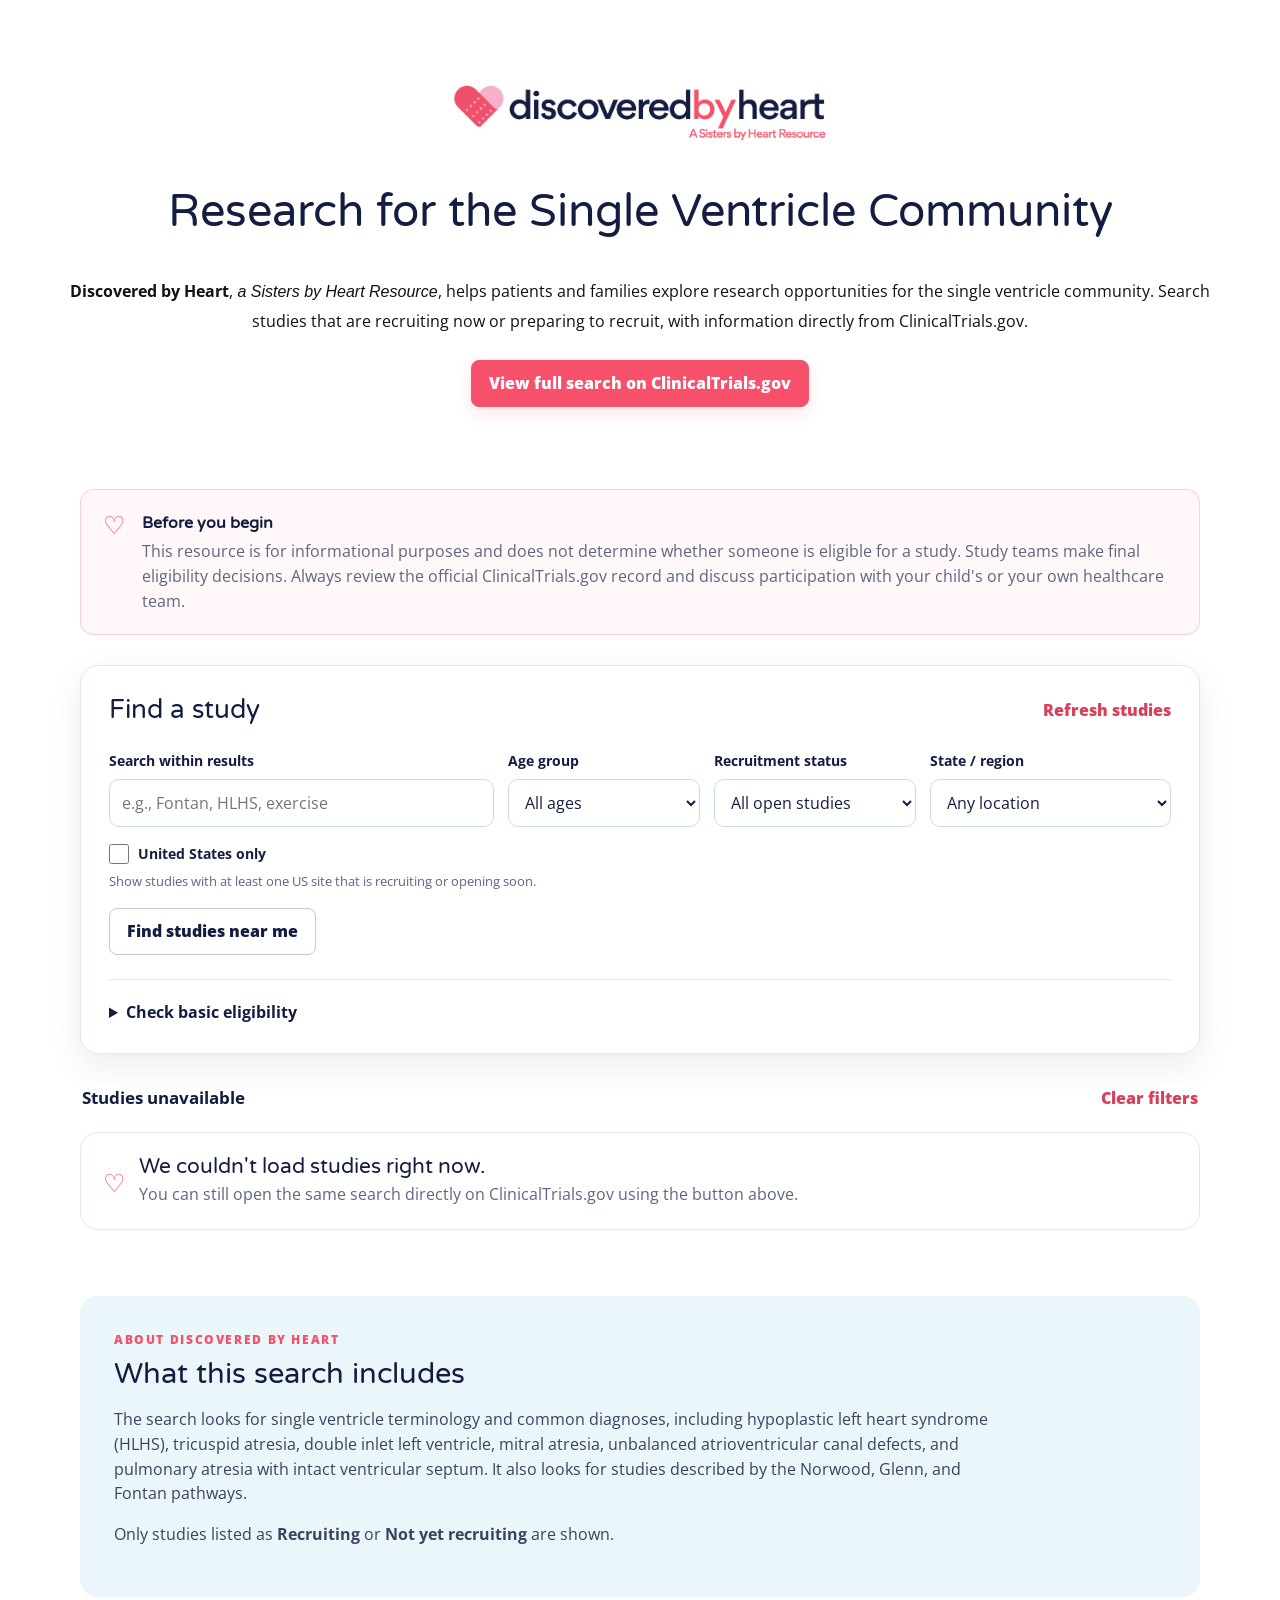
==== commit 64f0d0ad: "Add United States only clinical trials filter" ====
--- a/index.html
+++ b/index.html
@@ -89,6 +89,11 @@
           </select>
         </label>
       </div>
+      <label class="country-filter">
+        <input id="us-only-filter" type="checkbox" aria-describedby="us-only-help" />
+        <span>United States only</span>
+      </label>
+      <p id="us-only-help" class="country-filter-help">Show studies with at least one US site that is recruiting or opening soon.</p>
       <div class="distance-tools">
         <button id="near-me-button" class="button button-ghost" type="button">Find studies near me</button>
         <p id="location-status" role="status" aria-live="polite"></p>
--- a/styles.css
+++ b/styles.css
@@ -456,6 +456,10 @@
   margin-top: 24px;
 }
 .distance-tools { display: flex; align-items: center; gap: 14px; margin-top: 16px; }
+.country-filter { display: flex; align-items: center; gap: 9px; margin-top: 16px; cursor: pointer; }
+.country-filter input { width: 20px; min-height: 20px; height: 20px; margin: 0; }
+.country-filter span { margin: 0; }
+.country-filter-help { margin: 6px 0 0; color: var(--muted); font-size: .84rem; }
 .distance-tools .button { min-height: 42px; }
 #location-status { margin: 0; color: var(--muted); font-size: .84rem; }
 label span { display: block; margin-bottom: 7px; font-weight: 700; font-size: 0.88rem; }
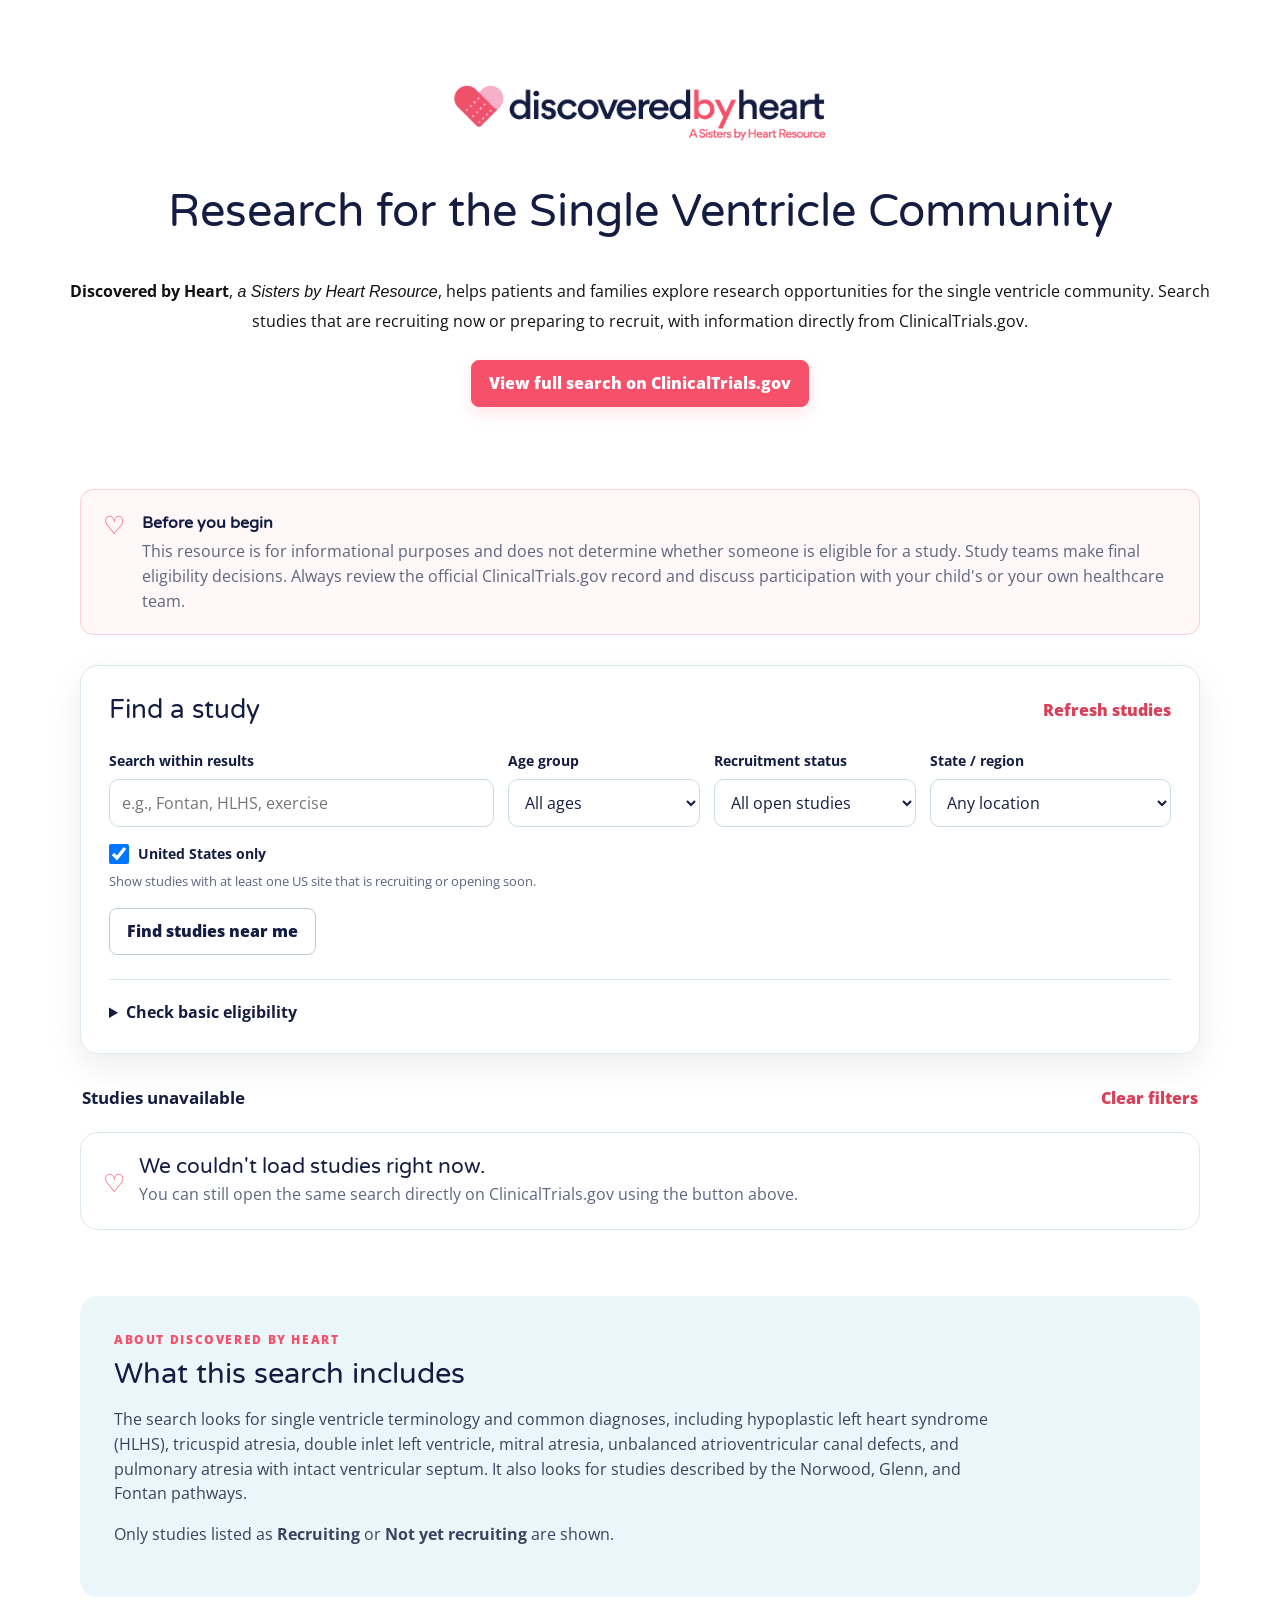
==== commit 08e1098c: "Default clinical trials search to US sites" ====
--- a/index.html
+++ b/index.html
@@ -90,7 +90,7 @@
         </label>
       </div>
       <label class="country-filter">
-        <input id="us-only-filter" type="checkbox" aria-describedby="us-only-help" />
+        <input id="us-only-filter" type="checkbox" aria-describedby="us-only-help" checked />
         <span>United States only</span>
       </label>
       <p id="us-only-help" class="country-filter-help">Show studies with at least one US site that is recruiting or opening soon.</p>
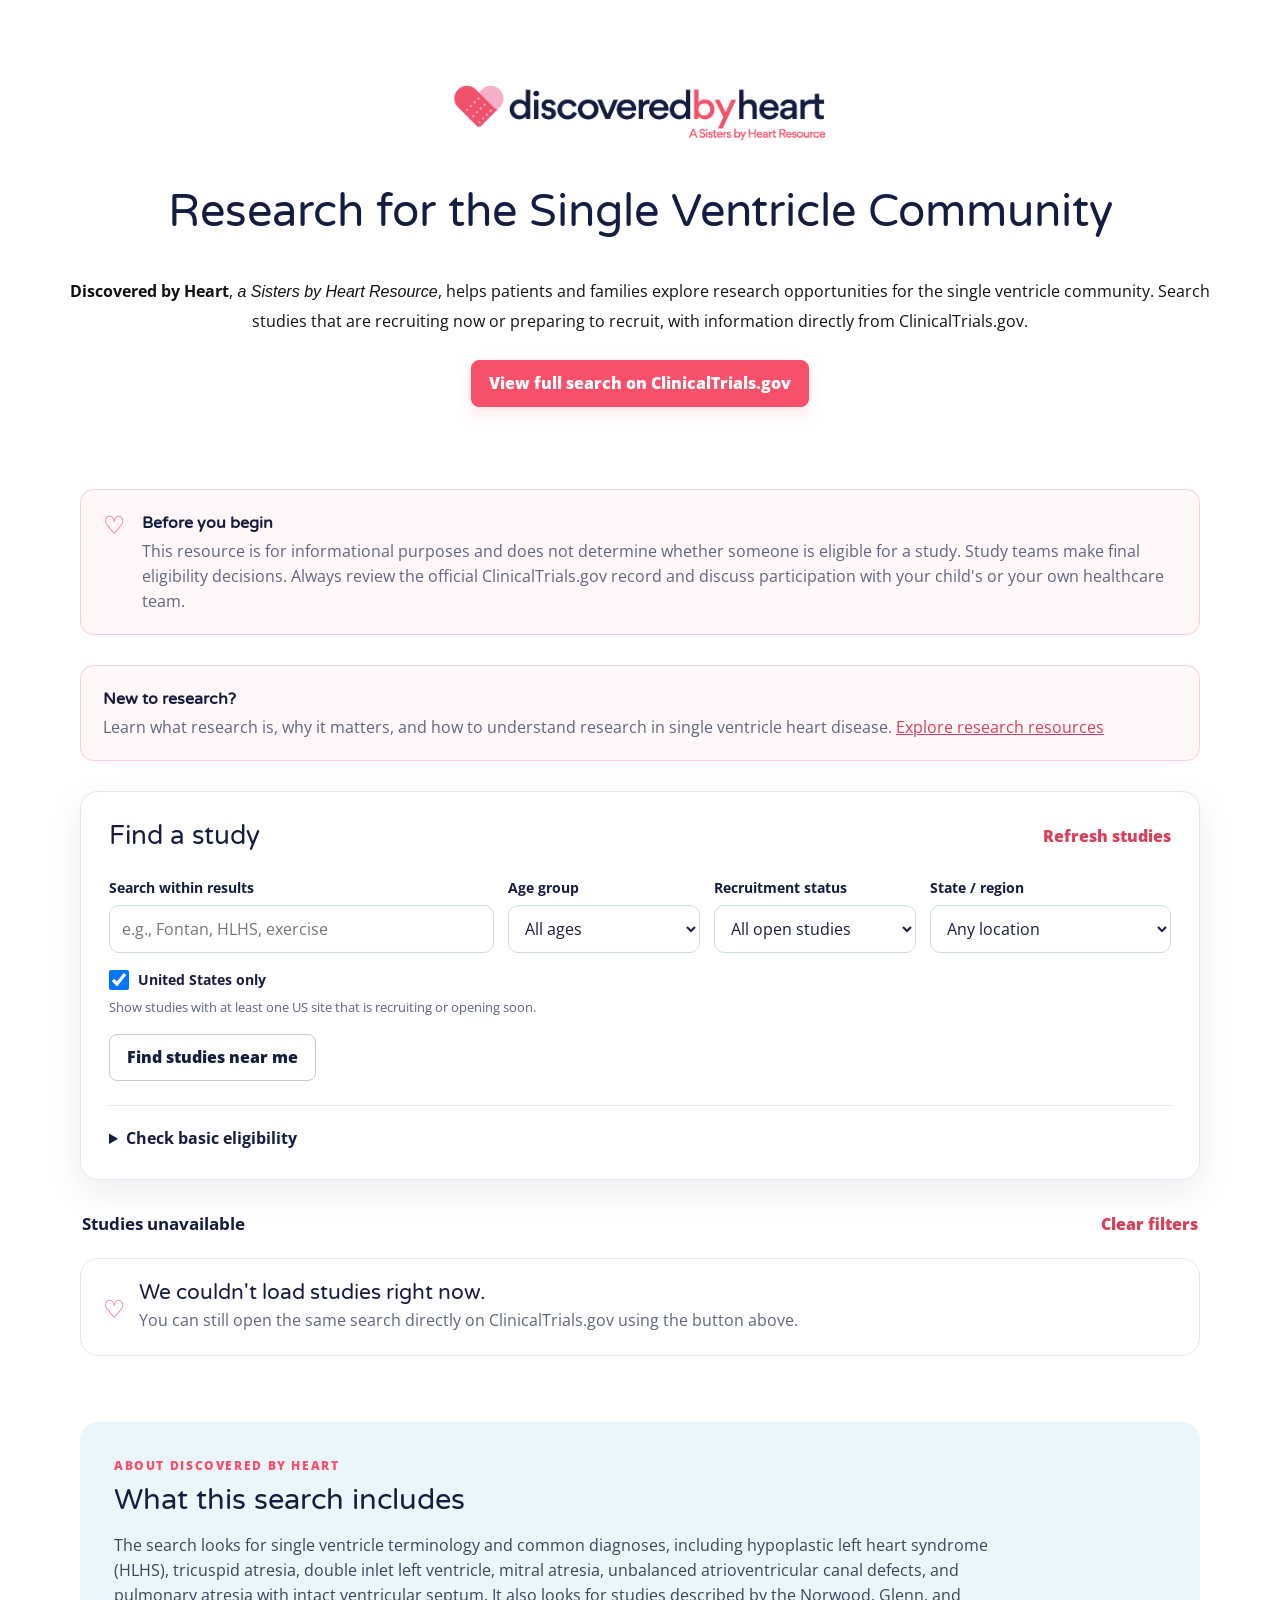
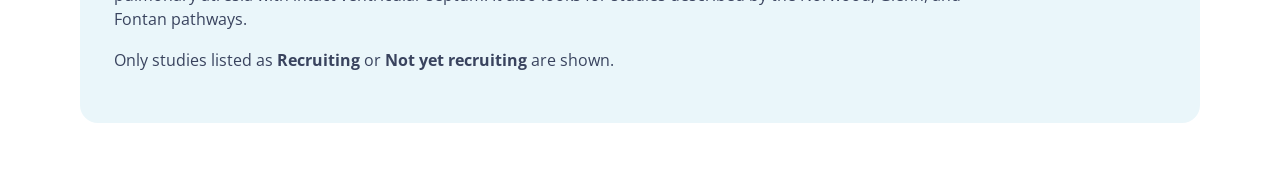
==== commit 7c8f44e2: "Link research resources above the study search" ====
--- a/index.html
+++ b/index.html
@@ -49,6 +49,16 @@
       </div>
     </section>
 
+    <aside class="notice" aria-labelledby="research-resources-heading">
+      <div>
+        <strong id="research-resources-heading">New to research?</strong>
+        <p>
+          Learn what research is, why it matters, and how to understand research in single ventricle heart disease.
+          <a href="https://www.sistersbyheart.org/scientific-community" target="_top">Explore research resources</a>
+        </p>
+      </div>
+    </aside>
+
     <section class="controls" aria-labelledby="filter-heading">
       <div class="controls-heading">
         <div>
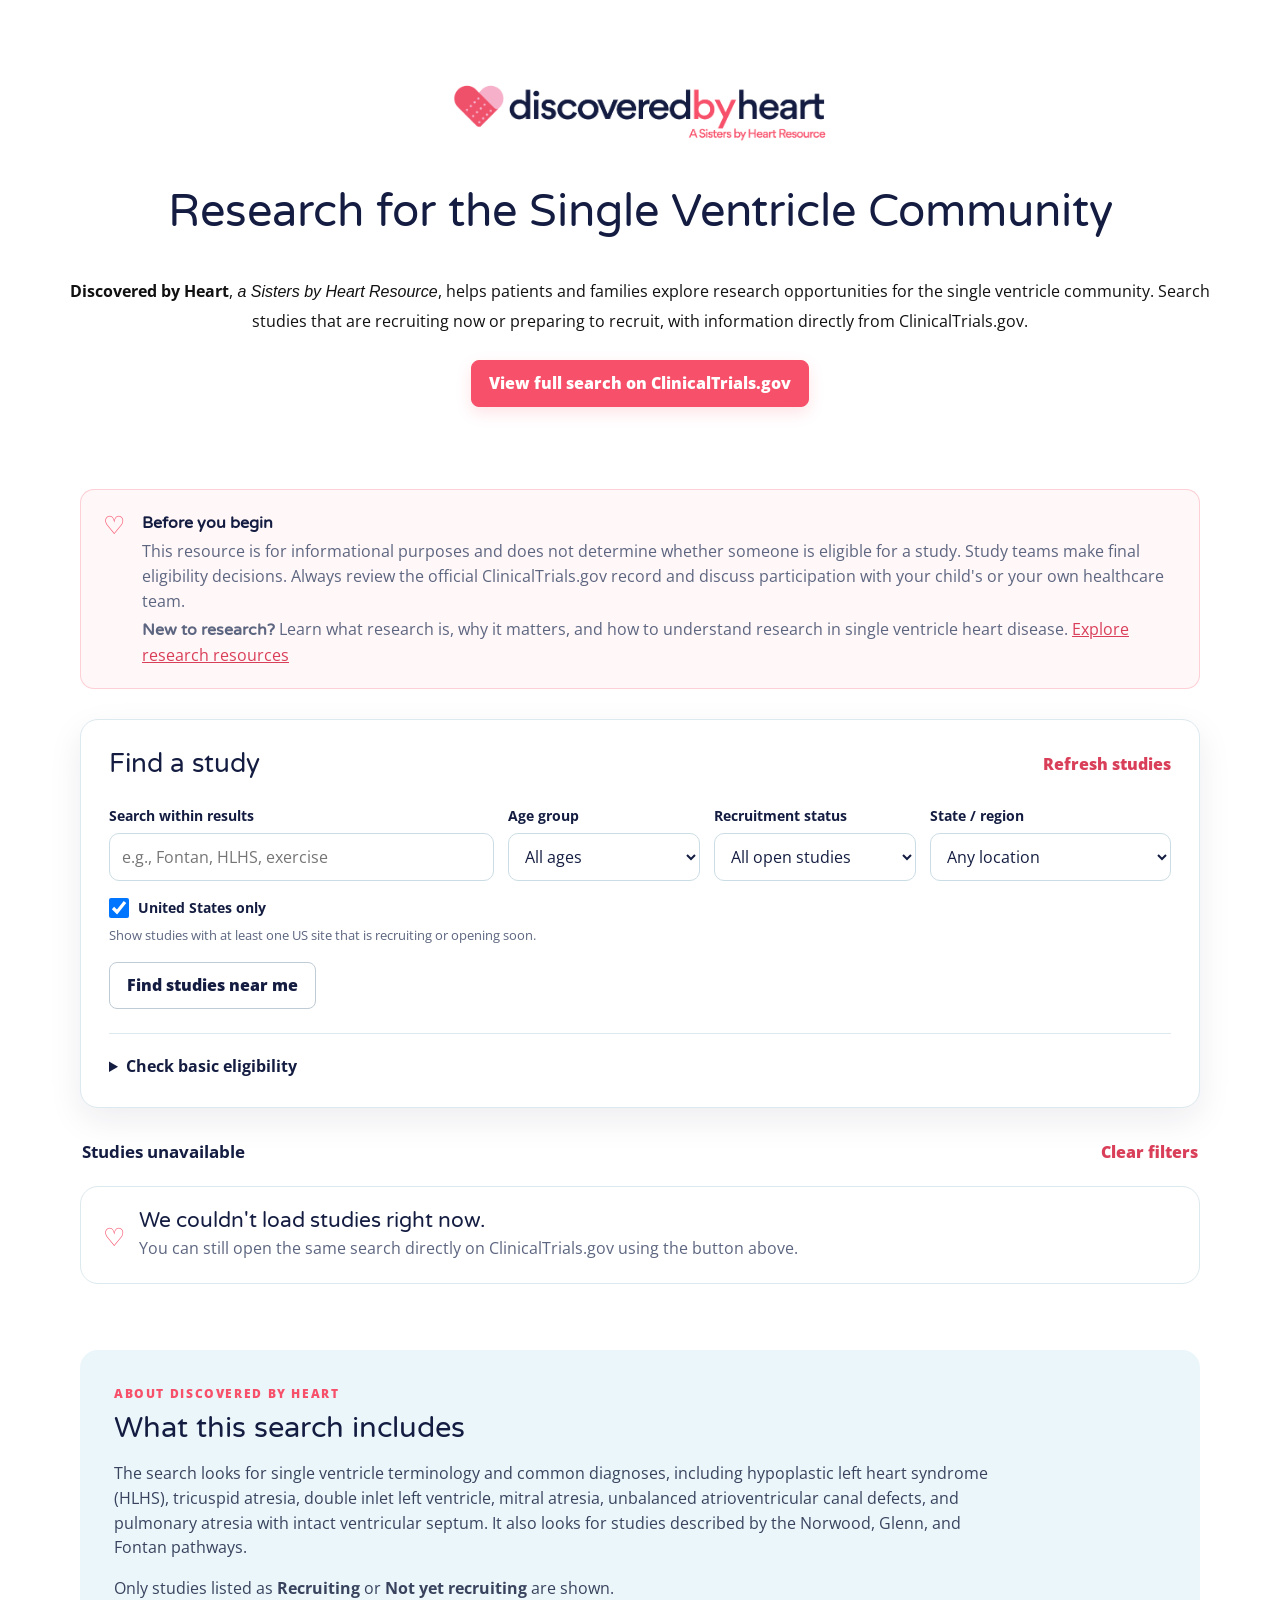
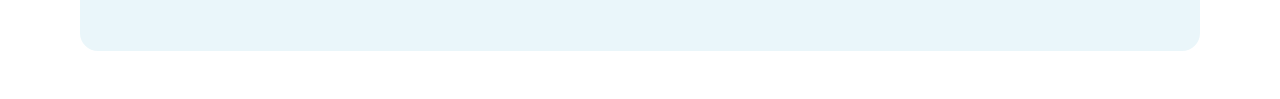
==== commit bad46b7e: "Move research resources into Before you begin notice" ====
--- a/index.html
+++ b/index.html
@@ -46,18 +46,13 @@
         <p>
           This resource is for informational purposes and does not determine whether someone is eligible for a study. Study teams make final eligibility decisions. Always review the official ClinicalTrials.gov record and discuss participation with your child's or your own healthcare team.
         </p>
-      </div>
-    </section>
-
-    <aside class="notice" aria-labelledby="research-resources-heading">
-      <div>
-        <strong id="research-resources-heading">New to research?</strong>
         <p>
+          <strong>New to research?</strong>
           Learn what research is, why it matters, and how to understand research in single ventricle heart disease.
           <a href="https://www.sistersbyheart.org/scientific-community" target="_top">Explore research resources</a>
         </p>
       </div>
-    </aside>
+    </section>
 
     <section class="controls" aria-labelledby="filter-heading">
       <div class="controls-heading">
